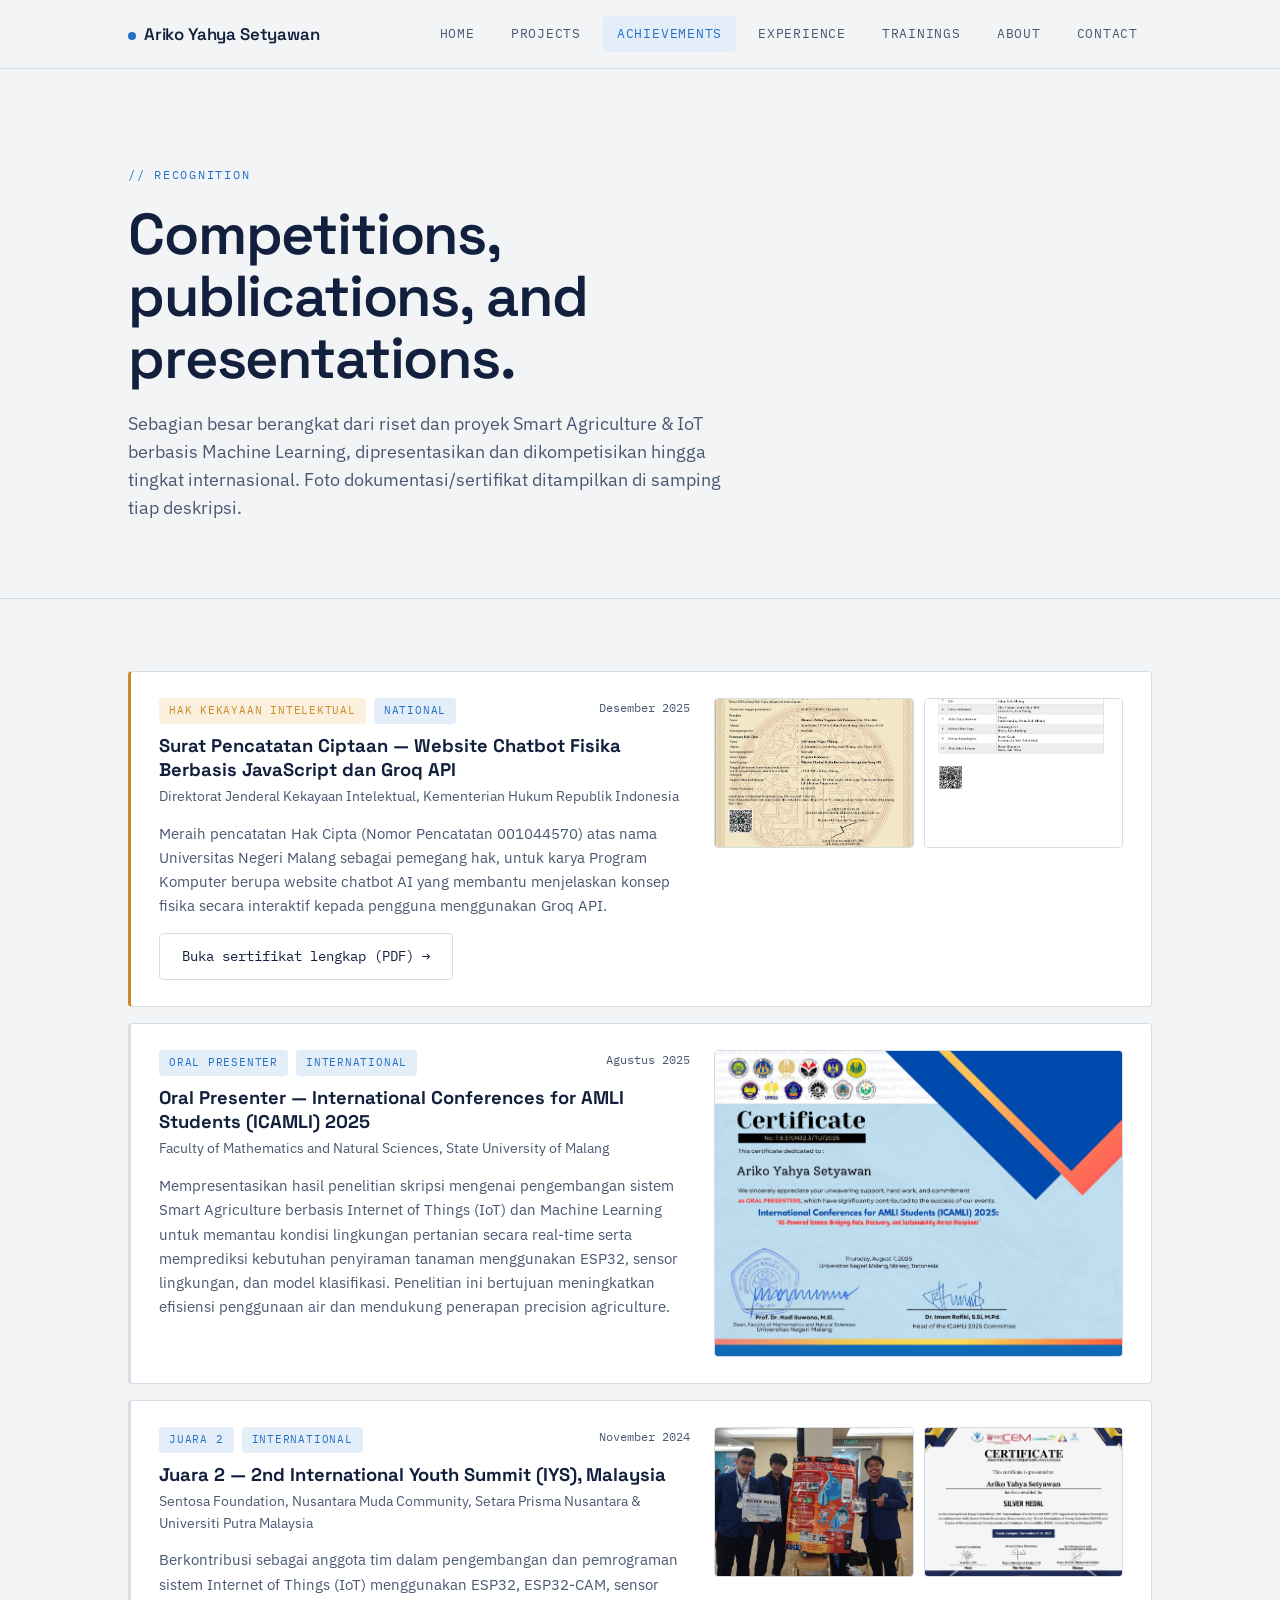
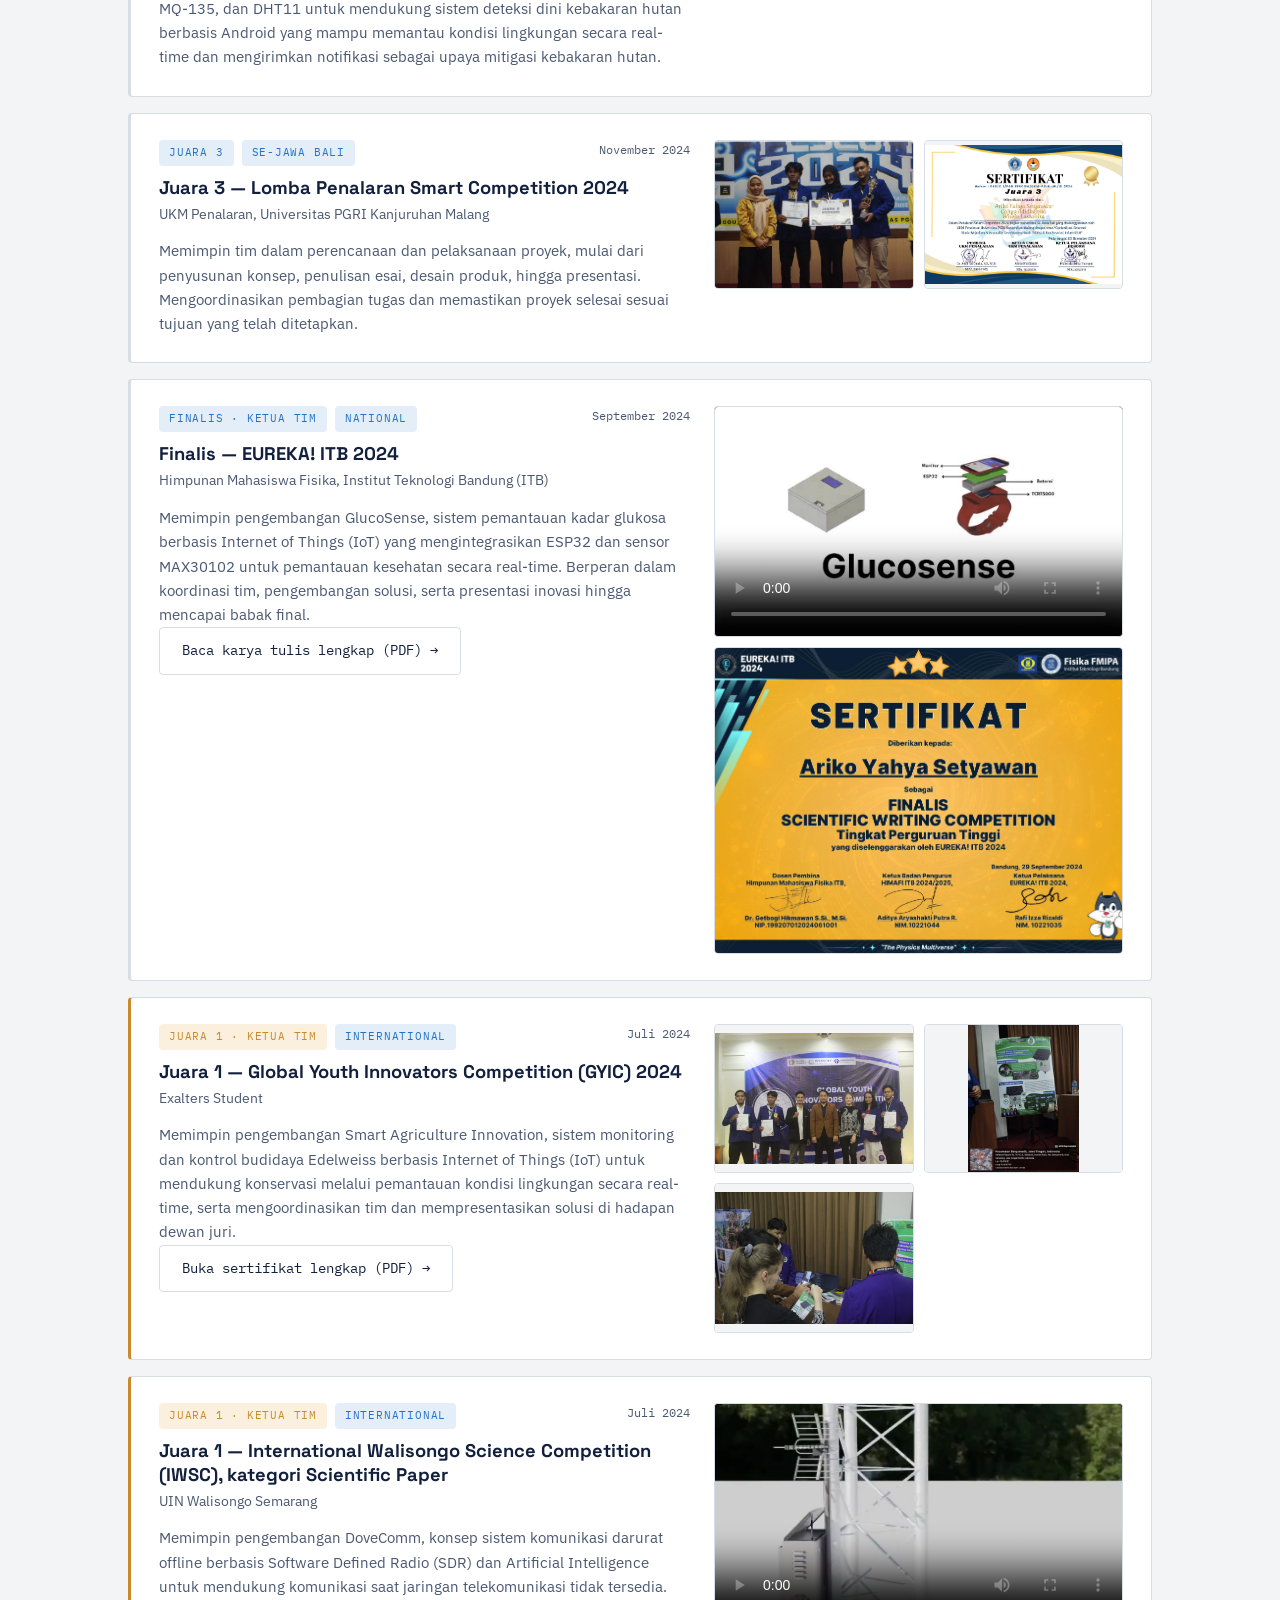
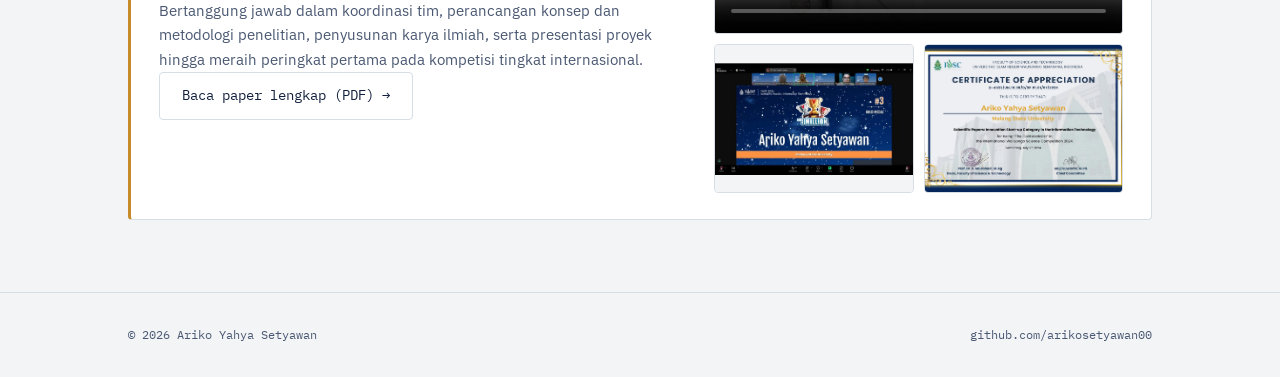
==== achievements.html @ 3078140f "Add files via upload" ====
<!DOCTYPE html>
<html lang="id">
<head>
<meta charset="UTF-8">
<meta name="viewport" content="width=device-width, initial-scale=1.0">
<title>Achievements — Ariko Yahya Setyawan</title>
<link rel="preconnect" href="https://fonts.googleapis.com">
<link href="https://fonts.googleapis.com/css2?family=Space+Grotesk:wght@500;600;700&family=IBM+Plex+Sans:wght@400;500;600&family=IBM+Plex+Mono:wght@400;500&display=swap" rel="stylesheet">
<link rel="stylesheet" href="css/style.css">
</head>
<body>

<nav class="site-nav">
  <div class="wrap">
    <a href="index.html" class="brand"><span class="dot"></span> Ariko Yahya Setyawan</a>
    <button class="nav-toggle" aria-label="Buka menu" aria-expanded="false">
      <span></span><span></span><span></span>
    </button>
    <div class="nav-links">
      <a href="index.html">Home</a>
      <a href="projects.html">Projects</a>
      <a href="achievements.html" class="active">Achievements</a>
      <a href="experience.html">Experience</a>
      <a href="trainings.html">Trainings</a>
      <a href="about.html">About</a>
      <a href="contact.html">Contact</a>
    </div>
  </div>
</nav>

<header class="hero" style="padding-bottom: 40px;">
  <div class="wrap">
    <p class="eyebrow">// recognition</p>
    <h1>Competitions, publications, and presentations.</h1>
    <p class="lede">
      Sebagian besar berangkat dari riset dan proyek Smart Agriculture &amp; IoT
      berbasis Machine Learning, dipresentasikan dan dikompetisikan hingga
      tingkat internasional. Foto dokumentasi/sertifikat ditampilkan di
      samping tiap deskripsi.
    </p>
  </div>
</header>

<section>
  <div class="wrap">
    <div class="achv-list">

      <!-- HKI Chatbot Fisika -->
      <div class="achv-card rank-1">
        <div class="achv-body">
          <div class="achv-top">
            <div class="achv-badges">
              <span class="achv-badge gold">Hak Kekayaan Intelektual</span>
              <span class="achv-badge">National</span>
            </div>
            <span class="achv-date">Desember 2025</span>
          </div>
          <h3>Surat Pencatatan Ciptaan — Website Chatbot Fisika Berbasis JavaScript dan Groq API</h3>
          <p class="achv-org">Direktorat Jenderal Kekayaan Intelektual, Kementerian Hukum Republik Indonesia</p>
          <p class="achv-desc">
            Meraih pencatatan Hak Cipta (Nomor Pencatatan 001044570) atas nama
            Universitas Negeri Malang sebagai pemegang hak, untuk karya Program
            Komputer berupa website chatbot AI yang membantu menjelaskan konsep
            fisika secara interaktif kepada pengguna menggunakan Groq API.
          </p>
          <div class="pdf-toolbar" style="margin-top:14px;">
            <a class="btn btn-ghost" href="files/Sertifikat%20HKI%20-%20Chatbot%20Fisika.pdf" target="_blank" rel="noopener">Buka sertifikat lengkap (PDF) →</a>
          </div>
        </div>
        <div class="achv-media">
          <div class="photo-slot" data-label="images/achievements/hki-chatbot-fisika-1.jpg">
            <img src="images/achievements/hki-chatbot-fisika-1.jpg" alt="Surat Pencatatan Ciptaan - Chatbot Fisika" onerror="handleImgError(this)">
          </div>
          <div class="photo-slot" data-label="images/achievements/hki-chatbot-fisika-2.jpg">
            <img src="images/achievements/hki-chatbot-fisika-2.jpg" alt="Lampiran Pencipta - Chatbot Fisika" onerror="handleImgError(this)">
          </div>
        </div>
      </div>

      <!-- ICAMLI 2025 -->
      <div class="achv-card">
        <div class="achv-body">
          <div class="achv-top">
            <div class="achv-badges">
              <span class="achv-badge">Oral Presenter</span>
              <span class="achv-badge">International</span>
            </div>
            <span class="achv-date">Agustus 2025</span>
          </div>
          <h3>Oral Presenter — International Conferences for AMLI Students (ICAMLI) 2025</h3>
          <p class="achv-org">Faculty of Mathematics and Natural Sciences, State University of Malang</p>
          <p class="achv-desc">
            Mempresentasikan hasil penelitian skripsi mengenai pengembangan sistem Smart
            Agriculture berbasis Internet of Things (IoT) dan Machine Learning untuk
            memantau kondisi lingkungan pertanian secara real-time serta memprediksi
            kebutuhan penyiraman tanaman menggunakan ESP32, sensor lingkungan, dan model
            klasifikasi. Penelitian ini bertujuan meningkatkan efisiensi penggunaan air
            dan mendukung penerapan precision agriculture.
          </p>
        </div>
        <div class="achv-media single">
          <div class="photo-slot" data-label="images/achievements/icamli-2025-2.jpg">
            <img src="images/achievements/icamli-2025-2.jpg" alt="Sertifikat ICAMLI 2025" onerror="handleImgError(this)">
          </div>
        </div>
      </div>

      <!-- IYS 2024 -->
      <div class="achv-card">
        <div class="achv-body">
          <div class="achv-top">
            <div class="achv-badges">
              <span class="achv-badge">Juara 2</span>
              <span class="achv-badge">International</span>
            </div>
            <span class="achv-date">November 2024</span>
          </div>
          <h3>Juara 2 — 2nd International Youth Summit (IYS), Malaysia</h3>
          <p class="achv-org">Sentosa Foundation, Nusantara Muda Community, Setara Prisma Nusantara &amp; Universiti Putra Malaysia</p>
          <p class="achv-desc">
            Berkontribusi sebagai anggota tim dalam pengembangan dan pemrograman sistem
            Internet of Things (IoT) menggunakan ESP32, ESP32-CAM, sensor MQ-135, dan
            DHT11 untuk mendukung sistem deteksi dini kebakaran hutan berbasis Android
            yang mampu memantau kondisi lingkungan secara real-time dan mengirimkan
            notifikasi sebagai upaya mitigasi kebakaran hutan.
          </p>
        </div>
        <div class="achv-media">
          <div class="photo-slot" data-label="images/achievements/iys-2024-1.jpg">
            <img src="images/achievements/iys-2024-1.jpg" alt="Dokumentasi IYS 2024" onerror="handleImgError(this)">
          </div>
          <div class="photo-slot" data-label="images/achievements/iys-2024-2.jpg">
            <img src="images/achievements/iys-2024-2.jpg" alt="Sertifikat IYS 2024" onerror="handleImgError(this)">
          </div>
        </div>
      </div>

      <!-- Penalaran 2024 -->
      <div class="achv-card">
        <div class="achv-body">
          <div class="achv-top">
            <div class="achv-badges">
              <span class="achv-badge">Juara 3</span>
              <span class="achv-badge">Se-Jawa Bali</span>
            </div>
            <span class="achv-date">November 2024</span>
          </div>
          <h3>Juara 3 — Lomba Penalaran Smart Competition 2024</h3>
          <p class="achv-org">UKM Penalaran, Universitas PGRI Kanjuruhan Malang</p>
          <p class="achv-desc">
            Memimpin tim dalam perencanaan dan pelaksanaan proyek, mulai dari penyusunan
            konsep, penulisan esai, desain produk, hingga presentasi. Mengoordinasikan
            pembagian tugas dan memastikan proyek selesai sesuai tujuan yang telah
            ditetapkan.
          </p>
        </div>
        <div class="achv-media">
          <div class="photo-slot" data-label="images/achievements/penalaran-2024-1.jpg">
            <img src="images/achievements/penalaran-2024-1.jpg" alt="Tim Juara 3 Penalaran Smart Competition (PESCOM) 2024" onerror="handleImgError(this)">
          </div>
          <div class="photo-slot contain" data-label="images/achievements/penalaran-2024-2.jpg">
            <img src="images/achievements/penalaran-2024-2.jpg" alt="Sertifikat Juara 3 Penalaran Smart Competition 2024" onerror="handleImgError(this)">
          </div>
        </div>
      </div>

      <!-- EUREKA ITB 2024 -->
      <div class="achv-card">
        <div class="achv-body">
          <div class="achv-top">
            <div class="achv-badges">
              <span class="achv-badge">Finalis · Ketua Tim</span>
              <span class="achv-badge">National</span>
            </div>
            <span class="achv-date">September 2024</span>
          </div>
          <h3>Finalis — EUREKA! ITB 2024</h3>
          <p class="achv-org">Himpunan Mahasiswa Fisika, Institut Teknologi Bandung (ITB)</p>
          <p class="achv-desc">
            Memimpin pengembangan GlucoSense, sistem pemantauan kadar glukosa berbasis
            Internet of Things (IoT) yang mengintegrasikan ESP32 dan sensor MAX30102
            untuk pemantauan kesehatan secara real-time. Berperan dalam koordinasi tim,
            pengembangan solusi, serta presentasi inovasi hingga mencapai babak final.
          </p>
          <a class="btn btn-ghost" href="files/GlucoSense_KTI_EUREKA_ITB_2024.pdf" target="_blank" rel="noopener">Baca karya tulis lengkap (PDF) →</a>
        </div>
        <div class="achv-media single">
          <div class="video-slot">
            <video controls preload="metadata" poster="images/achievements/glucosense-demo-poster.jpg">
              <source src="videos/glucosense-demo-2024.mp4" type="video/mp4">
              Browser Anda tidak mendukung pemutaran video.
            </video>
          </div>
          <div class="photo-slot" data-label="images/achievements/eureka-itb-2024-2.jpg">
            <img src="images/achievements/eureka-itb-2024-2.jpg" alt="Sertifikat EUREKA! ITB 2024" onerror="handleImgError(this)">
          </div>
        </div>
      </div>

      <!-- GYIC 2024 -->
      <div class="achv-card rank-1">
        <div class="achv-body">
          <div class="achv-top">
            <div class="achv-badges">
              <span class="achv-badge gold">Juara 1 · Ketua Tim</span>
              <span class="achv-badge">International</span>
            </div>
            <span class="achv-date">Juli 2024</span>
          </div>
          <h3>Juara 1 — Global Youth Innovators Competition (GYIC) 2024</h3>
          <p class="achv-org">Exalters Student</p>
          <p class="achv-desc">
            Memimpin pengembangan Smart Agriculture Innovation, sistem monitoring dan
            kontrol budidaya Edelweiss berbasis Internet of Things (IoT) untuk mendukung
            konservasi melalui pemantauan kondisi lingkungan secara real-time, serta
            mengoordinasikan tim dan mempresentasikan solusi di hadapan dewan juri.
          </p>
          <a class="btn btn-ghost" href="files/Sertifikat%20GYIC%202024%20-%20Ariko%20Yahya%20Setyawan.pdf" target="_blank" rel="noopener">Buka sertifikat lengkap (PDF) →</a>
        </div>
        <div class="achv-media">
          <div class="photo-slot contain" data-label="images/achievements/gyic-2024-1.jpg">
            <img src="images/achievements/gyic-2024-1.jpg" alt="Tim Edelweiss meraih Gold Medal di Global Youth Innovators Competition 2024" onerror="handleImgError(this)">
          </div>
          <div class="photo-slot contain" data-label="images/achievements/gyic-2024-2.jpg">
            <img src="images/achievements/gyic-2024-2.jpg" alt="Poster proyek Edelweiss - Smart Agriculture Innovation" onerror="handleImgError(this)">
          </div>
          <div class="photo-slot contain" data-label="images/achievements/gyic-2024-3.jpg">
            <img src="images/achievements/gyic-2024-3.jpg" alt="Sesi presentasi dan diskusi proyek Edelweiss dengan juri" onerror="handleImgError(this)">
          </div>
        </div>
      </div>

      <!-- IWSC 2024 -->
      <div class="achv-card rank-1">
        <div class="achv-body">
          <div class="achv-top">
            <div class="achv-badges">
              <span class="achv-badge gold">Juara 1 · Ketua Tim</span>
              <span class="achv-badge">International</span>
            </div>
            <span class="achv-date">Juli 2024</span>
          </div>
          <h3>Juara 1 — International Walisongo Science Competition (IWSC), kategori Scientific Paper</h3>
          <p class="achv-org">UIN Walisongo Semarang</p>
          <p class="achv-desc">
            Memimpin pengembangan DoveComm, konsep sistem komunikasi darurat offline
            berbasis Software Defined Radio (SDR) dan Artificial Intelligence untuk
            mendukung komunikasi saat jaringan telekomunikasi tidak tersedia.
            Bertanggung jawab dalam koordinasi tim, perancangan konsep dan metodologi
            penelitian, penyusunan karya ilmiah, serta presentasi proyek hingga meraih
            peringkat pertama pada kompetisi tingkat internasional.
          </p>
          <a class="btn btn-ghost" href="files/DoveComm_Paper_IWSC_2024.pdf" target="_blank" rel="noopener">Baca paper lengkap (PDF) →</a>
        </div>
        <div class="achv-media">
          <div class="video-slot">
            <video controls preload="metadata" poster="images/achievements/dovecomm-demo-poster.jpg">
              <source src="videos/dovecomm-demo-2024.mp4" type="video/mp4">
              Browser Anda tidak mendukung pemutaran video.
            </video>
          </div>
          <div class="photo-slot contain" data-label="images/achievements/iwsc-2024-1.jpg">
            <img src="images/achievements/iwsc-2024-1.jpg" alt="Pengumuman Juara 1 Gold Medal IWSC 2024 - Ariko Yahya Setyawan" onerror="handleImgError(this)">
          </div>
          <div class="photo-slot" data-label="images/achievements/iwsc-2024-2.jpg">
            <img src="images/achievements/iwsc-2024-2.jpg" alt="Sertifikat IWSC 2024" onerror="handleImgError(this)">
          </div>
        </div>
      </div>

    </div>
  </div>
</section>

<footer>
  <div class="wrap">
    <span>© 2026 Ariko Yahya Setyawan</span>
    <span><a href="https://github.com/arikosetyawan00" target="_blank" rel="noopener">github.com/arikosetyawan00</a></span>
  </div>
</footer>

<script src="js/achv.js"></script>
<script src="js/nav.js"></script>
</body>
</html>
---- css/style.css ----
/* ============================================
   DESIGN TOKENS
   Palette: cool paper background, deep navy ink,
   data-blue + amber accents (pipeline/dataviz theme)
   Type: Space Grotesk (display) / IBM Plex Sans (body)
         / IBM Plex Mono (data, labels, code)
   ============================================ */
:root {
  --bg: #F2F4F6;
  --surface: #FFFFFF;
  --surface-alt: #E9EDF1;
  --ink: #12203D;
  --ink-soft: #4A5872;
  --line: #D7DDE4;
  --blue: #2472C8;
  --blue-dim: #E4EEF9;
  --amber: #C98A2B;
  --amber-dim: #FBF0DE;
  --ok: #2E8B6C;

  --font-display: "Space Grotesk", sans-serif;
  --font-body: "IBM Plex Sans", sans-serif;
  --font-mono: "IBM Plex Mono", monospace;

  --radius: 4px;
  --max-w: 1080px;
}

* { box-sizing: border-box; }

html {
  scroll-behavior: smooth;
}

body {
  margin: 0;
  background: var(--bg);
  color: var(--ink);
  font-family: var(--font-body);
  font-size: 16px;
  line-height: 1.6;
  -webkit-font-smoothing: antialiased;
}

img { max-width: 100%; display: block; }

a {
  color: inherit;
  text-decoration: none;
}

.wrap {
  max-width: var(--max-w);
  margin: 0 auto;
  padding: 0 28px;
}

/* ============================================
   NAV
   ============================================ */
.site-nav {
  position: sticky;
  top: 0;
  z-index: 50;
  background: rgba(242, 244, 246, 0.92);
  backdrop-filter: blur(8px);
  border-bottom: 1px solid var(--line);
}

.site-nav .wrap {
  display: flex;
  align-items: center;
  justify-content: space-between;
  height: 68px;
}

.brand {
  font-family: var(--font-display);
  font-weight: 600;
  font-size: 1.05rem;
  letter-spacing: -0.01em;
  display: flex;
  align-items: baseline;
  gap: 8px;
}

.brand .dot {
  width: 8px;
  height: 8px;
  border-radius: 50%;
  background: var(--blue);
  display: inline-block;
}

.nav-links {
  display: flex;
  gap: 8px;
  font-family: var(--font-mono);
  font-size: 0.8rem;
  text-transform: uppercase;
  letter-spacing: 0.06em;
}

.nav-links a {
  padding: 8px 14px;
  border-radius: var(--radius);
  color: var(--ink-soft);
  transition: color 0.15s ease, background 0.15s ease;
}

.nav-links a:hover,
.nav-links a:focus-visible {
  color: var(--ink);
  background: var(--surface-alt);
  outline: none;
}

.nav-links a.active {
  color: var(--blue);
  background: var(--blue-dim);
}

.nav-toggle {
  display: none;
  flex-direction: column;
  justify-content: center;
  gap: 5px;
  width: 36px;
  height: 36px;
  padding: 0;
  border: none;
  background: transparent;
  cursor: pointer;
}

.nav-toggle span {
  display: block;
  width: 100%;
  height: 2px;
  background: var(--ink);
  border-radius: 2px;
  transition: transform 0.2s ease, opacity 0.2s ease;
}

.nav-toggle[aria-expanded="true"] span:nth-child(1) {
  transform: translateY(7px) rotate(45deg);
}
.nav-toggle[aria-expanded="true"] span:nth-child(2) {
  opacity: 0;
}
.nav-toggle[aria-expanded="true"] span:nth-child(3) {
  transform: translateY(-7px) rotate(-45deg);
}

/* ============================================
   HERO / PIPELINE (signature element)
   ============================================ */
.hero {
  padding: 96px 0 72px;
  border-bottom: 1px solid var(--line);
}

.eyebrow {
  font-family: var(--font-mono);
  font-size: 0.78rem;
  text-transform: uppercase;
  letter-spacing: 0.14em;
  color: var(--blue);
  margin: 0 0 18px;
}

.hero h1 {
  font-family: var(--font-display);
  font-size: clamp(2.4rem, 5vw, 3.6rem);
  font-weight: 600;
  line-height: 1.08;
  letter-spacing: -0.02em;
  margin: 0 0 20px;
  max-width: 15ch;
}

.hero p.lede {
  font-size: 1.1rem;
  color: var(--ink-soft);
  max-width: 54ch;
  margin: 0 0 36px;
}

.hero-cta {
  display: flex;
  gap: 12px;
  flex-wrap: wrap;
  margin-bottom: 64px;
}

.btn {
  font-family: var(--font-mono);
  font-size: 0.85rem;
  padding: 12px 22px;
  border-radius: var(--radius);
  border: 1px solid var(--ink);
  transition: transform 0.15s ease, background 0.15s ease, color 0.15s ease;
  display: inline-flex;
  align-items: center;
  gap: 8px;
}

.btn-primary {
  background: var(--ink);
  color: var(--bg);
}
.btn-primary:hover { background: var(--blue); border-color: var(--blue); transform: translateY(-1px); }

.btn-ghost {
  background: transparent;
  color: var(--ink);
  border-color: var(--line);
}
.btn-ghost:hover { border-color: var(--ink); transform: translateY(-1px); }

/* Pipeline: the career progression as a connected data-pipeline diagram */
.pipeline {
  position: relative;
  padding-top: 8px;
}

.pipeline-track {
  display: grid;
  grid-template-columns: repeat(5, 1fr);
  gap: 0;
  position: relative;
}

.pipeline-track::before {
  content: "";
  position: absolute;
  top: 17px;
  left: 4%;
  right: 4%;
  height: 2px;
  background: repeating-linear-gradient(to right, var(--line) 0 6px, transparent 6px 12px);
  z-index: 0;
}

.pipeline-node {
  position: relative;
  z-index: 1;
  padding-right: 18px;
}

.pipeline-node .marker {
  width: 36px;
  height: 36px;
  border-radius: 50%;
  background: var(--surface);
  border: 2px solid var(--blue);
  display: flex;
  align-items: center;
  justify-content: center;
  font-family: var(--font-mono);
  font-size: 0.75rem;
  color: var(--blue);
  margin-bottom: 14px;
}

.pipeline-node:last-child .marker {
  background: var(--blue);
  color: #fff;
}

.pipeline-node h3 {
  font-family: var(--font-display);
  font-size: 1rem;
  margin: 0 0 6px;
}

.pipeline-node p {
  font-size: 0.85rem;
  color: var(--ink-soft);
  margin: 0;
}

/* ============================================
   STAT STRIP (home teaser)
   ============================================ */
.stat-strip {
  display: grid;
  grid-template-columns: repeat(4, 1fr);
  border: 1px solid var(--line);
  border-radius: var(--radius);
  overflow: hidden;
  background: var(--surface);
}

.stat-item {
  padding: 26px 22px;
  border-right: 1px solid var(--line);
}

.stat-item:last-child { border-right: none; }

.stat-item .num {
  font-family: var(--font-display);
  font-size: 2rem;
  font-weight: 600;
  color: var(--amber);
  line-height: 1;
  margin-bottom: 8px;
}

.stat-item .label {
  font-family: var(--font-mono);
  font-size: 0.78rem;
  color: var(--ink-soft);
}

@media (max-width: 780px) {
  .stat-strip { grid-template-columns: repeat(2, 1fr); }
  .stat-item:nth-child(2) { border-right: none; }
}

/* ============================================
   EXPERIENCE
   ============================================ */
.exp-card {
  background: var(--surface);
  border: 1px solid var(--line);
  border-left: 3px solid var(--blue);
  border-radius: var(--radius);
  padding: 28px 30px;
  display: grid;
  grid-template-columns: 1.3fr 1fr;
  gap: 24px;
  align-items: start;
}

.exp-body { min-width: 0; }

.exp-top {
  display: flex;
  align-items: flex-start;
  justify-content: space-between;
  gap: 16px;
  flex-wrap: wrap;
  margin-bottom: 8px;
}

.exp-card h3 {
  font-family: var(--font-display);
  font-size: 1.2rem;
  margin: 0 0 4px;
}

.exp-org {
  font-size: 0.9rem;
  color: var(--ink-soft);
  margin: 0 0 16px;
}

.exp-list {
  margin: 0;
  padding-left: 18px;
  color: var(--ink-soft);
  font-size: 0.92rem;
  line-height: 1.7;
}

.exp-list li { margin-bottom: 6px; }

.exp-body .btn-ghost {
  margin-top: 16px;
  display: inline-block;
}

@media (max-width: 780px) {
  .exp-card { grid-template-columns: 1fr; }
}

/* ============================================
   PDF PROJECT CARD
   ============================================ */
.pdf-card {
  background: var(--surface);
  border: 1px solid var(--line);
  border-radius: var(--radius);
  padding: 32px;
}

.pdf-card h3 {
  font-family: var(--font-display);
  font-size: 1.4rem;
  margin: 0 0 12px;
  max-width: 44ch;
}

.pdf-card > p {
  color: var(--ink-soft);
  font-size: 0.96rem;
  max-width: 70ch;
  margin: 0 0 18px;
}

.pdf-embed-wrap {
  border: 1px solid var(--line);
  border-radius: var(--radius);
  overflow: hidden;
  background: var(--bg);
  margin-top: 22px;
}

.pdf-embed-wrap iframe {
  width: 100%;
  height: 640px;
  border: none;
  display: block;
}

.pdf-embed-fallback {
  padding: 48px 24px;
  text-align: center;
  font-family: var(--font-mono);
  font-size: 0.82rem;
  color: var(--ink-soft);
  line-height: 1.7;
}

.pdf-toolbar {
  display: flex;
  align-items: center;
  justify-content: space-between;
  gap: 12px;
  flex-wrap: wrap;
  margin-top: 18px;
}

/* ============================================
   SECTIONS
   ============================================ */
section {
  padding: 72px 0;
}

.section-head {
  display: flex;
  align-items: baseline;
  justify-content: space-between;
  gap: 20px;
  margin-bottom: 40px;
  flex-wrap: wrap;
}

.section-head h2 {
  font-family: var(--font-display);
  font-size: 1.9rem;
  font-weight: 600;
  letter-spacing: -0.01em;
  margin: 0;
}

.section-head .count {
  font-family: var(--font-mono);
  font-size: 0.8rem;
  color: var(--ink-soft);
}

.section-alt {
  background: var(--surface);
  border-top: 1px solid var(--line);
  border-bottom: 1px solid var(--line);
}

/* ============================================
   PROJECT CARDS
   ============================================ */
.project-grid {
  display: grid;
  grid-template-columns: repeat(2, 1fr);
  gap: 20px;
}

.project-card {
  background: var(--surface);
  border: 1px solid var(--line);
  border-radius: var(--radius);
  padding: 28px;
  display: flex;
  flex-direction: column;
  gap: 14px;
  transition: border-color 0.15s ease, transform 0.15s ease;
}

.project-card:hover {
  border-color: var(--blue);
  transform: translateY(-2px);
}

.project-tag {
  font-family: var(--font-mono);
  font-size: 0.72rem;
  text-transform: uppercase;
  letter-spacing: 0.08em;
  color: var(--blue);
  background: var(--blue-dim);
  border-radius: var(--radius);
  padding: 4px 10px;
  width: fit-content;
}

.project-card h3 {
  font-family: var(--font-display);
  font-size: 1.25rem;
  margin: 0;
}

.project-card p {
  color: var(--ink-soft);
  font-size: 0.94rem;
  margin: 0;
  flex-grow: 1;
}

.project-stack {
  display: flex;
  flex-wrap: wrap;
  gap: 6px;
  font-family: var(--font-mono);
  font-size: 0.72rem;
  color: var(--ink-soft);
}

.project-stack span {
  border: 1px solid var(--line);
  border-radius: var(--radius);
  padding: 3px 8px;
}

.project-link {
  font-family: var(--font-mono);
  font-size: 0.82rem;
  color: var(--ink);
  border-top: 1px solid var(--line);
  padding-top: 14px;
  margin-top: 4px;
  display: flex;
  align-items: center;
  gap: 6px;
}

.project-link:hover { color: var(--blue); }

/* ============================================
   ABOUT PAGE
   ============================================ */
.about-grid {
  display: grid;
  grid-template-columns: 1.1fr 1fr;
  gap: 56px;
  align-items: start;
}

.about-grid p {
  color: var(--ink-soft);
  margin: 0 0 16px;
}

.about-grid h2 {
  font-family: var(--font-display);
  font-size: 1.9rem;
  margin: 0 0 24px;
}

.skill-block {
  margin-bottom: 28px;
}

.skill-block h4 {
  font-family: var(--font-mono);
  font-size: 0.78rem;
  text-transform: uppercase;
  letter-spacing: 0.1em;
  color: var(--blue);
  margin: 0 0 12px;
}

.skill-list {
  display: flex;
  flex-wrap: wrap;
  gap: 8px;
}

.skill-list span {
  background: var(--surface);
  border: 1px solid var(--line);
  border-radius: var(--radius);
  padding: 6px 12px;
  font-size: 0.85rem;
}

/* ============================================
   CONTACT PAGE
   ============================================ */
.contact-grid {
  display: grid;
  grid-template-columns: 1fr 1fr;
  gap: 48px;
}

.contact-card {
  background: var(--surface);
  border: 1px solid var(--line);
  border-radius: var(--radius);
  padding: 32px;
}

.contact-row {
  display: flex;
  align-items: center;
  justify-content: space-between;
  padding: 16px 0;
  border-bottom: 1px solid var(--line);
}

.contact-row:last-child { border-bottom: none; }

.contact-row .label {
  font-family: var(--font-mono);
  font-size: 0.78rem;
  text-transform: uppercase;
  letter-spacing: 0.08em;
  color: var(--ink-soft);
}

.contact-row .value {
  font-family: var(--font-mono);
  font-size: 0.92rem;
}

.contact-row a.value:hover { color: var(--blue); }

.field {
  margin-bottom: 18px;
}

.field label {
  display: block;
  font-family: var(--font-mono);
  font-size: 0.78rem;
  text-transform: uppercase;
  letter-spacing: 0.08em;
  color: var(--ink-soft);
  margin-bottom: 8px;
}

.field input,
.field textarea {
  width: 100%;
  padding: 12px 14px;
  border: 1px solid var(--line);
  border-radius: var(--radius);
  background: var(--bg);
  font-family: var(--font-body);
  font-size: 0.95rem;
  color: var(--ink);
}

.field input:focus,
.field textarea:focus {
  outline: 2px solid var(--blue);
  outline-offset: 1px;
}

.field textarea { resize: vertical; min-height: 120px; }

/* ============================================
   ACHIEVEMENTS
   ============================================ */
.achv-list {
  display: flex;
  flex-direction: column;
  gap: 16px;
}

.achv-card {
  background: var(--surface);
  border: 1px solid var(--line);
  border-left: 3px solid var(--line);
  border-radius: var(--radius);
  padding: 26px 28px;
  transition: border-color 0.15s ease, transform 0.15s ease;
  display: grid;
  grid-template-columns: 1.3fr 1fr;
  gap: 24px;
  align-items: start;
}

.achv-body { min-width: 0; }

.achv-media {
  display: grid;
  grid-template-columns: 1fr 1fr;
  gap: 10px;
}

.photo-slot {
  position: relative;
  aspect-ratio: 4 / 3;
  border-radius: var(--radius);
  overflow: hidden;
  background: var(--bg);
  border: 1px solid var(--line);
}

.photo-slot img {
  width: 100%;
  height: 100%;
  object-fit: cover;
  display: block;
}

.photo-slot.contain img {
  object-fit: contain;
  background: var(--bg);
}

.photo-slot.missing {
  display: flex;
  align-items: center;
  justify-content: center;
  border: 1px dashed var(--ink-soft);
  background: repeating-linear-gradient(
    45deg,
    var(--bg),
    var(--bg) 8px,
    var(--surface-alt) 8px,
    var(--surface-alt) 16px
  );
}

.photo-slot .missing-label {
  font-family: var(--font-mono);
  font-size: 0.65rem;
  color: var(--ink-soft);
  text-align: center;
  padding: 8px;
  line-height: 1.5;
  word-break: break-all;
}

.achv-media.single {
  grid-template-columns: 1fr;
}

.video-slot {
  grid-column: 1 / -1;
  border-radius: var(--radius);
  overflow: hidden;
  border: 1px solid var(--line);
  background: #000;
}

.video-slot video {
  width: 100%;
  display: block;
  max-height: 420px;
}

@media (max-width: 780px) {
  .achv-card {
    grid-template-columns: 1fr;
  }
  .achv-media {
    grid-template-columns: 1fr 1fr;
  }
}

.achv-card:hover {
  transform: translateY(-1px);
  border-left-color: var(--blue);
}

.achv-card.rank-1 { border-left-color: var(--amber); }
.achv-card.rank-1:hover { border-left-color: var(--amber); }

.achv-top {
  display: flex;
  align-items: flex-start;
  justify-content: space-between;
  gap: 16px;
  flex-wrap: wrap;
  margin-bottom: 10px;
}

.achv-badges {
  display: flex;
  gap: 8px;
  flex-wrap: wrap;
}

.achv-badge {
  font-family: var(--font-mono);
  font-size: 0.7rem;
  text-transform: uppercase;
  letter-spacing: 0.07em;
  padding: 4px 10px;
  border-radius: var(--radius);
  background: var(--blue-dim);
  color: var(--blue);
}

.achv-badge.gold { background: var(--amber-dim); color: var(--amber); }

.achv-date {
  font-family: var(--font-mono);
  font-size: 0.78rem;
  color: var(--ink-soft);
  white-space: nowrap;
}

.achv-card h3 {
  font-family: var(--font-display);
  font-size: 1.15rem;
  margin: 0 0 4px;
  line-height: 1.3;
}

.achv-org {
  font-size: 0.85rem;
  color: var(--ink-soft);
  margin: 0 0 14px;
}

.achv-desc {
  font-size: 0.92rem;
  color: var(--ink-soft);
  margin: 0;
  line-height: 1.65;
}

/* ============================================
   FOOTER
   ============================================ */
footer {
  border-top: 1px solid var(--line);
  padding: 32px 0;
}

footer .wrap {
  display: flex;
  justify-content: space-between;
  align-items: center;
  font-family: var(--font-mono);
  font-size: 0.78rem;
  color: var(--ink-soft);
  flex-wrap: wrap;
  gap: 12px;
}

/* ============================================
   RESPONSIVE
   ============================================ */
@media (max-width: 780px) {
  .project-grid,
  .contact-grid,
  .about-grid {
    grid-template-columns: 1fr;
  }

  .pipeline-track {
    grid-template-columns: 1fr;
    gap: 28px;
  }

  .pipeline-track::before { display: none; }

  .nav-toggle {
    display: flex;
  }

  .nav-links {
    display: none;
    position: absolute;
    top: 60px;
    left: 0;
    right: 0;
    flex-direction: column;
    gap: 2px;
    background: var(--bg);
    border-bottom: 1px solid var(--line);
    padding: 10px 20px 16px;
  }

  .nav-links.open {
    display: flex;
  }

  .nav-links a {
    padding: 12px 10px;
    width: 100%;
  }

  .site-nav .wrap { height: 60px; }
}

@media (prefers-reduced-motion: reduce) {
  * { transition: none !important; scroll-behavior: auto !important; }
}
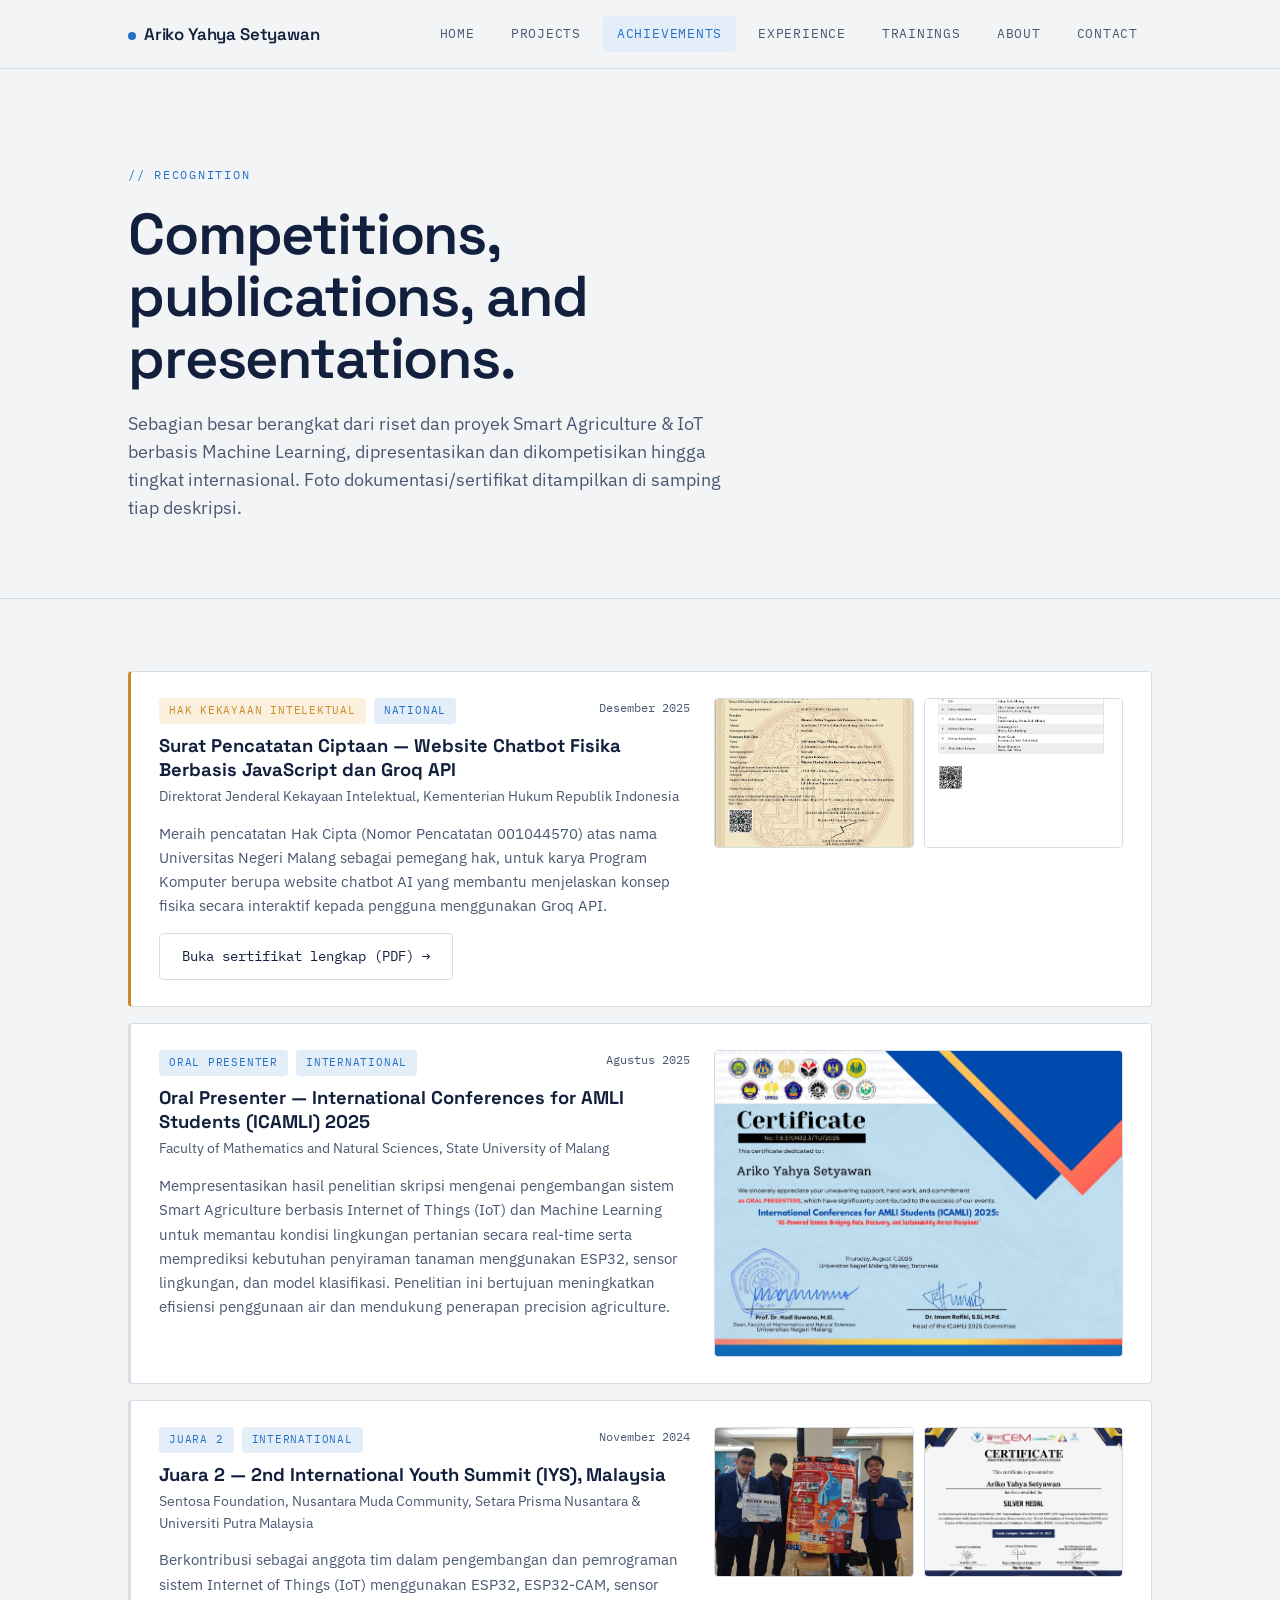
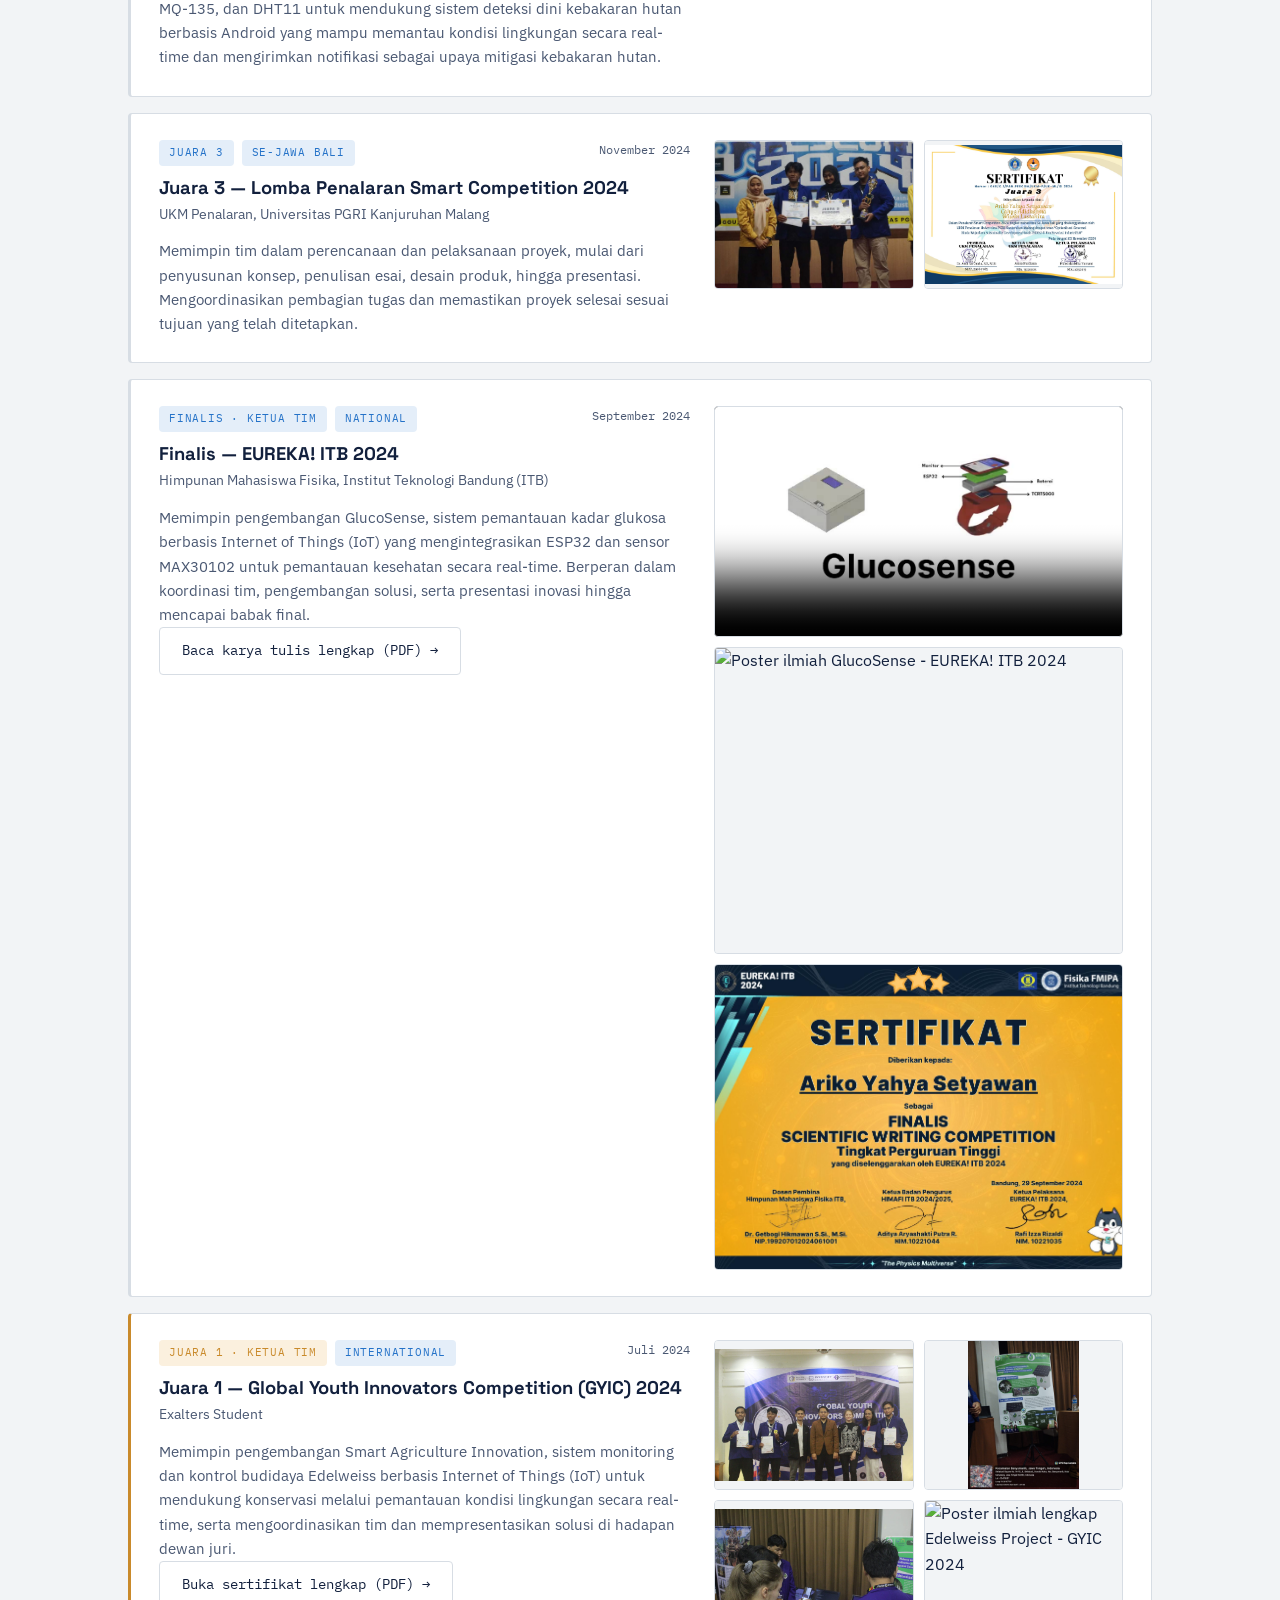
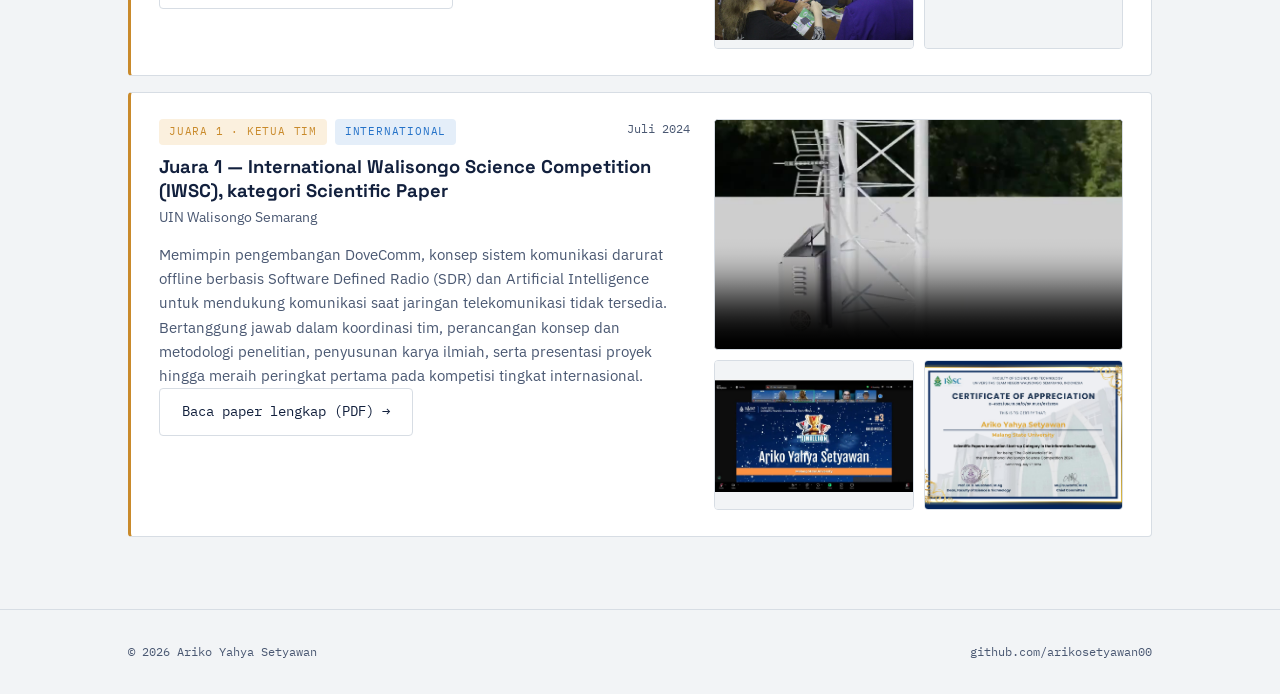
==== commit 0cc2ea5b: "Add files via upload "Update about, achievements, experience & styling"" ====
--- a/achievements.html
+++ b/achievements.html
@@ -191,6 +191,9 @@
               Browser Anda tidak mendukung pemutaran video.
             </video>
           </div>
+          <div class="photo-slot contain" data-label="images/achievements/glucosense-eureka-poster.png">
+            <img src="images/achievements/glucosense-eureka-poster.png" alt="Poster ilmiah GlucoSense - EUREKA! ITB 2024" onerror="handleImgError(this)">
+          </div>
           <div class="photo-slot" data-label="images/achievements/eureka-itb-2024-2.jpg">
             <img src="images/achievements/eureka-itb-2024-2.jpg" alt="Sertifikat EUREKA! ITB 2024" onerror="handleImgError(this)">
           </div>
@@ -226,6 +229,9 @@
           </div>
           <div class="photo-slot contain" data-label="images/achievements/gyic-2024-3.jpg">
             <img src="images/achievements/gyic-2024-3.jpg" alt="Sesi presentasi dan diskusi proyek Edelweiss dengan juri" onerror="handleImgError(this)">
+          </div>
+          <div class="photo-slot contain" data-label="images/achievements/gyic-2024-poster.png">
+            <img src="images/achievements/gyic-2024-poster.png" alt="Poster ilmiah lengkap Edelweiss Project - GYIC 2024" onerror="handleImgError(this)">
           </div>
         </div>
       </div>
--- a/css/style.css
+++ b/css/style.css
@@ -160,6 +160,54 @@
   border-bottom: 1px solid var(--line);
 }
 
+.about-hero-grid {
+  display: grid;
+  grid-template-columns: 1.4fr 0.9fr;
+  gap: 48px;
+  align-items: center;
+}
+
+.about-hero-grid .hero-text { min-width: 0; }
+
+.profile-photo-frame {
+  position: relative;
+  border-radius: var(--radius);
+  overflow: hidden;
+  border: 1px solid var(--line);
+  background: var(--surface);
+  aspect-ratio: 3 / 4;
+  max-width: 320px;
+  justify-self: end;
+}
+
+.profile-photo-frame::before {
+  content: "";
+  position: absolute;
+  inset: 0;
+  border: 2px solid var(--blue);
+  border-radius: var(--radius);
+  transform: translate(10px, 10px);
+  z-index: -1;
+}
+
+.profile-photo-frame img {
+  width: 100%;
+  height: 100%;
+  object-fit: cover;
+  display: block;
+}
+
+@media (max-width: 780px) {
+  .about-hero-grid {
+    grid-template-columns: 1fr;
+    gap: 32px;
+  }
+  .profile-photo-frame {
+    justify-self: start;
+    max-width: 220px;
+  }
+}
+
 .eyebrow {
   font-family: var(--font-mono);
   font-size: 0.78rem;
